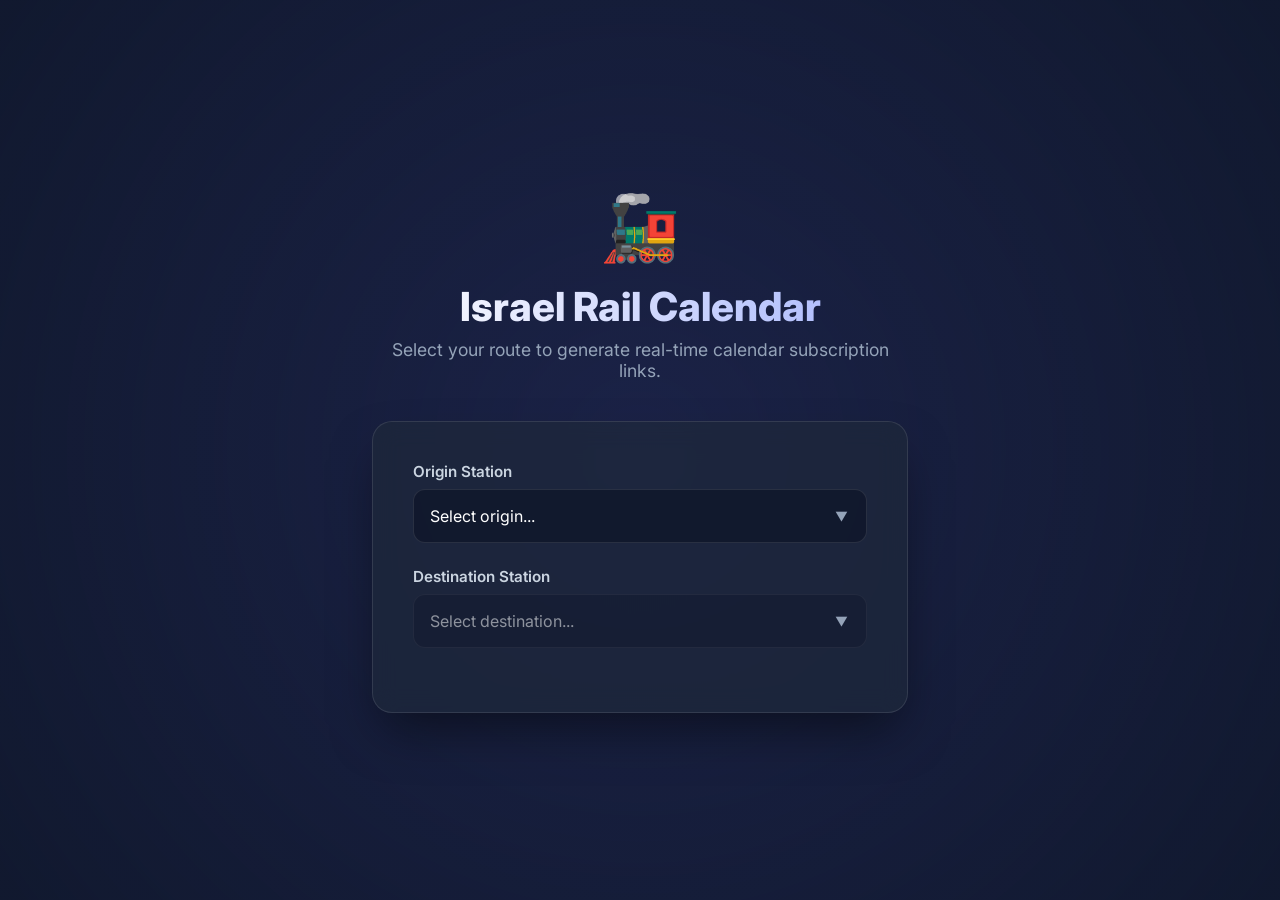
==== web/index.html @ 3be5311a "feat: whatsapp preview" ====
<!DOCTYPE html>
<html lang="en">
<head>
    <meta charset="UTF-8">
    <meta name="viewport" content="width=device-width, initial-scale=1.0">
    <title>Israel Rail Calendar Generator</title>
    <link href="https://fonts.googleapis.com/css2?family=Inter:wght@400;600;800&display=swap" rel="stylesheet">
    <link rel="stylesheet" href="style.css">
    <link rel="icon" type="image/png" href="favicon.png">
    
    <!-- Open Graph Meta Tags for WhatsApp and Social Media Previews -->
    <meta property="og:title" content="Israel Rail Calendar" />
    <meta property="og:description" content="Select your route to generate real-time calendar subscription links." />
    <meta property="og:image" content="favicon.png" />
    <meta property="og:type" content="website" />
</head>
<body>
    <div class="background-anim"></div>
    <main class="container">
        <header>
            <div class="logo">🚂</div>
            <h1>Israel Rail Calendar</h1>
            <p>Select your route to generate real-time calendar subscription links.</p>
        </header>

        <section class="glass-card">
            <div class="form-group">
                <label for="origin">Origin Station</label>
                <div class="select-wrapper">
                    <select id="origin">
                        <option value="" disabled selected>Select origin...</option>
                    </select>
                </div>
            </div>
            
            <div class="form-group">
                <label for="destination">Destination Station</label>
                <div class="select-wrapper">
                    <select id="destination" disabled>
                        <option value="" disabled selected>Select destination...</option>
                    </select>
                </div>
            </div>

            <div id="results" class="results hidden">
                <div class="url-card">
                    <div class="url-header">
                        <h3>All Trains</h3>
                        <span class="badge">Comprehensive</span>
                    </div>
                    <div class="input-group">
                        <input type="text" id="all-url" readonly>
                        <button class="copy-btn" data-target="all-url">Copy</button>
                    </div>
                    <div class="action-buttons">
                        <a href="#" id="all-google-btn" target="_blank" class="calendar-btn google-btn">Add to Google Calendar</a>
                        <a href="#" id="all-default-btn" class="calendar-btn default-btn">Add to Apple/Outlook</a>
                    </div>
                </div>

                <div class="url-card">
                    <div class="url-header">
                        <h3>First & Last Trains</h3>
                        <span class="badge warning">Crucial</span>
                    </div>
                    <div class="input-group">
                        <input type="text" id="first-last-url" readonly>
                        <button class="copy-btn" data-target="first-last-url">Copy</button>
                    </div>
                    <div class="action-buttons">
                        <a href="#" id="first-last-google-btn" target="_blank" class="calendar-btn google-btn">Add to Google Calendar</a>
                        <a href="#" id="first-last-default-btn" class="calendar-btn default-btn">Add to Apple/Outlook</a>
                    </div>
                </div>
            </div>
        </section>
    </main>
    <script src="app.js"></script>
</body>
</html>
---- web/style.css ----
:root {
    --primary: #6366f1;
    --primary-dark: #4f46e5;
    --bg-dark: #0f172a;
    --glass-bg: rgba(30, 41, 59, 0.7);
    --glass-border: rgba(255, 255, 255, 0.1);
    --text-main: #f8fafc;
    --text-muted: #94a3b8;
}

* {
    box-sizing: border-box;
    margin: 0;
    padding: 0;
}

body {
    font-family: 'Inter', sans-serif;
    background-color: var(--bg-dark);
    color: var(--text-main);
    min-height: 100vh;
    display: flex;
    justify-content: center;
    align-items: center;
    overflow-x: hidden;
}

/* Dynamic Gradient Background */
.background-anim {
    position: fixed;
    top: -50%;
    left: -50%;
    width: 200%;
    height: 200%;
    background: radial-gradient(circle at 50% 50%, rgba(99, 102, 241, 0.15), rgba(15, 23, 42, 1) 60%);
    z-index: -1;
    animation: pulse 15s ease-in-out infinite alternate;
}

@keyframes pulse {
    0% { transform: scale(1); }
    100% { transform: scale(1.1); }
}

.container {
    width: 100%;
    max-width: 600px;
    padding: 2rem;
    z-index: 1;
}

header {
    text-align: center;
    margin-bottom: 2.5rem;
}

.logo {
    font-size: 4rem;
    margin-bottom: 1rem;
    animation: float 3s ease-in-out infinite;
    display: inline-block;
}

@keyframes float {
    0% { transform: translateY(0px); }
    50% { transform: translateY(-10px); }
    100% { transform: translateY(0px); }
}

h1 {
    font-weight: 800;
    font-size: 2.5rem;
    margin-bottom: 0.5rem;
    background: linear-gradient(to right, #fff, #a5b4fc);
    -webkit-background-clip: text;
    -webkit-text-fill-color: transparent;
}

header p {
    color: var(--text-muted);
    font-size: 1.1rem;
}

.glass-card {
    background: var(--glass-bg);
    backdrop-filter: blur(12px);
    -webkit-backdrop-filter: blur(12px);
    border: 1px solid var(--glass-border);
    border-radius: 20px;
    padding: 2.5rem;
    box-shadow: 0 25px 50px -12px rgba(0, 0, 0, 0.5);
    transition: transform 0.3s ease, box-shadow 0.3s ease;
}

.glass-card:hover {
    transform: translateY(-2px);
    box-shadow: 0 30px 60px -12px rgba(0, 0, 0, 0.6);
}

.form-group {
    margin-bottom: 1.5rem;
}

label {
    display: block;
    margin-bottom: 0.5rem;
    font-weight: 600;
    color: #cbd5e1;
    font-size: 0.95rem;
}

.select-wrapper {
    position: relative;
}

.select-wrapper::after {
    content: "▼";
    position: absolute;
    right: 1.2rem;
    top: 50%;
    transform: translateY(-50%);
    color: var(--text-muted);
    pointer-events: none;
    font-size: 0.8rem;
}

select {
    width: 100%;
    padding: 1rem;
    padding-right: 2.5rem;
    border-radius: 12px;
    background: rgba(15, 23, 42, 0.8);
    border: 1px solid var(--glass-border);
    color: white;
    font-family: 'Inter', sans-serif;
    font-size: 1rem;
    appearance: none;
    cursor: pointer;
    transition: all 0.2s ease;
}

select:focus {
    outline: none;
    border-color: var(--primary);
    box-shadow: 0 0 0 3px rgba(99, 102, 241, 0.2);
}

select:disabled {
    opacity: 0.5;
    cursor: not-allowed;
}

.results {
    margin-top: 2.5rem;
    padding-top: 1.5rem;
    border-top: 1px solid var(--glass-border);
    opacity: 1;
    transition: opacity 0.4s ease;
}

.results.hidden {
    opacity: 0;
    pointer-events: none;
    display: none;
}

.url-card {
    background: rgba(0, 0, 0, 0.2);
    border-radius: 12px;
    padding: 1.25rem;
    margin-bottom: 1rem;
    border: 1px solid rgba(255,255,255,0.05);
}

.url-header {
    display: flex;
    justify-content: space-between;
    align-items: center;
    margin-bottom: 0.75rem;
}

.url-header h3 {
    font-size: 1.1rem;
    font-weight: 600;
}

.badge {
    font-size: 0.75rem;
    padding: 0.25rem 0.6rem;
    border-radius: 9999px;
    background: rgba(99, 102, 241, 0.2);
    color: #a5b4fc;
    font-weight: 600;
}

.badge.warning {
    background: rgba(245, 158, 11, 0.2);
    color: #fcd34d;
}

.input-group {
    display: flex;
    gap: 0.5rem;
}

input[type="text"] {
    flex: 1;
    padding: 0.75rem 1rem;
    border-radius: 8px;
    background: rgba(15, 23, 42, 0.9);
    border: 1px solid var(--glass-border);
    color: var(--text-muted);
    font-family: monospace;
    font-size: 0.9rem;
}

.copy-btn {
    background: var(--primary);
    color: white;
    border: none;
    border-radius: 8px;
    padding: 0 1.25rem;
    font-weight: 600;
    cursor: pointer;
    transition: all 0.2s ease;
}

.copy-btn:hover {
    background: var(--primary-dark);
}

.copy-btn.copied {
    background: #10b981;
}

@media (max-width: 600px) {
    .container { padding: 1rem; }
    .glass-card { padding: 1.5rem; }
    h1 { font-size: 2rem; }
}

.action-buttons {
    display: flex;
    gap: 0.75rem;
    margin-top: 1rem;
    flex-wrap: wrap;
}

.calendar-btn {
    flex: 1;
    display: inline-flex;
    justify-content: center;
    align-items: center;
    padding: 0.75rem 1rem;
    border-radius: 8px;
    font-size: 0.9rem;
    font-weight: 600;
    text-decoration: none;
    transition: all 0.2s ease;
    text-align: center;
    border: 1px solid transparent;
}

.google-btn {
    background: rgba(66, 133, 244, 0.1);
    color: #4285F4;
    border-color: rgba(66, 133, 244, 0.3);
}

.google-btn:hover {
    background: rgba(66, 133, 244, 0.2);
    transform: translateY(-1px);
}

.default-btn {
    background: rgba(255, 255, 255, 0.05);
    color: var(--text-main);
    border-color: rgba(255, 255, 255, 0.1);
}

.default-btn:hover {
    background: rgba(255, 255, 255, 0.1);
    transform: translateY(-1px);
}
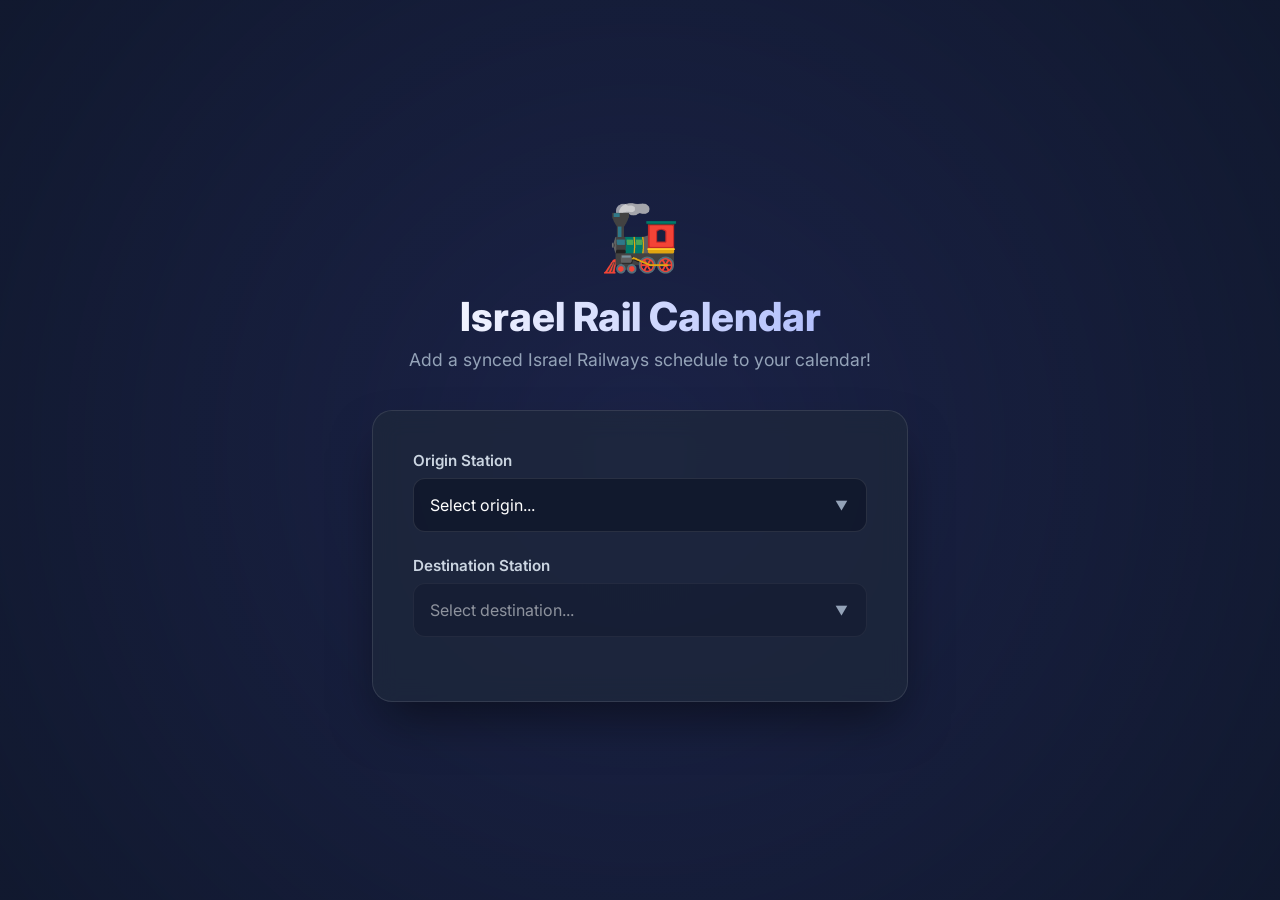
==== commit da778e7b: "fix: better slogen" ====
--- a/web/index.html
+++ b/web/index.html
@@ -1,80 +1,176 @@
-<!DOCTYPE html>
+<!doctype html>
 <html lang="en">
-<head>
-    <meta charset="UTF-8">
-    <meta name="viewport" content="width=device-width, initial-scale=1.0">
+  <head>
+    <meta charset="UTF-8" />
+    <meta name="viewport" content="width=device-width, initial-scale=1.0" />
     <title>Israel Rail Calendar Generator</title>
-    <link href="https://fonts.googleapis.com/css2?family=Inter:wght@400;600;800&display=swap" rel="stylesheet">
-    <link rel="stylesheet" href="style.css">
-    <link rel="icon" type="image/png" href="favicon.png">
-    
+    <link
+      href="https://fonts.googleapis.com/css2?family=Inter:wght@400;600;800&display=swap"
+      rel="stylesheet"
+    />
+    <link rel="stylesheet" href="style.css" />
+    <link rel="icon" type="image/png" href="favicon.png" />
+
     <!-- Open Graph Meta Tags for WhatsApp and Social Media Previews -->
     <meta property="og:title" content="Israel Rail Calendar" />
-    <meta property="og:description" content="Select your route to generate real-time calendar subscription links." />
-    <meta property="og:image" content="favicon.png" />
+    <meta
+      property="og:description"
+      content="Select your route to generate real-time calendar subscription links."
+    />
+    <meta
+      property="og:image"
+      content="https://ben-sembira-1.github.io/israeli-rail-realtime-calendar/og_train_logo.png"
+    />
+    <meta property="og:image:width" content="480" />
+    <meta property="og:image:height" content="480" />
+    <meta
+      property="og:url"
+      content="https://ben-sembira-1.github.io/israeli-rail-realtime-calendar/"
+    />
     <meta property="og:type" content="website" />
-</head>
-<body>
+  </head>
+  <body>
     <div class="background-anim"></div>
     <main class="container">
-        <header>
-            <div class="logo">🚂</div>
-            <h1>Israel Rail Calendar</h1>
-            <p>Select your route to generate real-time calendar subscription links.</p>
-        </header>
+      <header>
+        <div class="logo">🚂</div>
+        <h1>Israel Rail Calendar</h1>
+        <p>Add a synced Israel Railways schedule to your calendar!</p>
+      </header>
 
-        <section class="glass-card">
-            <div class="form-group">
-                <label for="origin">Origin Station</label>
-                <div class="select-wrapper">
-                    <select id="origin">
-                        <option value="" disabled selected>Select origin...</option>
-                    </select>
-                </div>
+      <section class="glass-card">
+        <div class="form-group">
+          <label for="origin">Origin Station</label>
+          <div class="select-wrapper">
+            <select id="origin">
+              <option value="" disabled selected>Select origin...</option>
+            </select>
+          </div>
+        </div>
+
+        <div class="form-group">
+          <label for="destination">Destination Station</label>
+          <div class="select-wrapper">
+            <select id="destination" disabled>
+              <option value="" disabled selected>Select destination...</option>
+            </select>
+          </div>
+        </div>
+
+        <div id="results" class="results hidden">
+          <h2 class="route-title">Outbound Trip</h2>
+          <div class="url-card">
+            <div class="url-header">
+              <h3>All Trains</h3>
+              <span class="badge">Comprehensive</span>
             </div>
-            
-            <div class="form-group">
-                <label for="destination">Destination Station</label>
-                <div class="select-wrapper">
-                    <select id="destination" disabled>
-                        <option value="" disabled selected>Select destination...</option>
-                    </select>
-                </div>
+            <div class="input-group">
+              <input type="text" id="all-url" readonly />
+              <button class="copy-btn" data-target="all-url">Copy</button>
+            </div>
+            <div class="action-buttons">
+              <a
+                href="#"
+                id="all-google-btn"
+                target="_blank"
+                class="calendar-btn google-btn"
+                >Add to Google Calendar</a
+              >
+              <a href="#" id="all-default-btn" class="calendar-btn default-btn"
+                >Add to Apple/Outlook</a
+              >
+            </div>
+          </div>
+
+          <div class="url-card">
+            <div class="url-header">
+              <h3>First & Last Trains</h3>
+              <span class="badge warning">Crucial</span>
+            </div>
+            <div class="input-group">
+              <input type="text" id="first-last-url" readonly />
+              <button class="copy-btn" data-target="first-last-url">
+                Copy
+              </button>
+            </div>
+            <div class="action-buttons">
+              <a
+                href="#"
+                id="first-last-google-btn"
+                target="_blank"
+                class="calendar-btn google-btn"
+                >Add to Google Calendar</a
+              >
+              <a
+                href="#"
+                id="first-last-default-btn"
+                class="calendar-btn default-btn"
+                >Add to Apple/Outlook</a
+              >
+            </div>
+          </div>
+
+          <div id="return-section">
+            <h2 class="route-title return-title">Return Trip</h2>
+            <div class="url-card">
+              <div class="url-header">
+                <h3>All Trains</h3>
+                <span class="badge">Comprehensive</span>
+              </div>
+              <div class="input-group">
+                <input type="text" id="return-all-url" readonly />
+                <button class="copy-btn" data-target="return-all-url">
+                  Copy
+                </button>
+              </div>
+              <div class="action-buttons">
+                <a
+                  href="#"
+                  id="return-all-google-btn"
+                  target="_blank"
+                  class="calendar-btn google-btn"
+                  >Add to Google Calendar</a
+                >
+                <a
+                  href="#"
+                  id="return-all-default-btn"
+                  class="calendar-btn default-btn"
+                  >Add to Apple/Outlook</a
+                >
+              </div>
             </div>
 
-            <div id="results" class="results hidden">
-                <div class="url-card">
-                    <div class="url-header">
-                        <h3>All Trains</h3>
-                        <span class="badge">Comprehensive</span>
-                    </div>
-                    <div class="input-group">
-                        <input type="text" id="all-url" readonly>
-                        <button class="copy-btn" data-target="all-url">Copy</button>
-                    </div>
-                    <div class="action-buttons">
-                        <a href="#" id="all-google-btn" target="_blank" class="calendar-btn google-btn">Add to Google Calendar</a>
-                        <a href="#" id="all-default-btn" class="calendar-btn default-btn">Add to Apple/Outlook</a>
-                    </div>
-                </div>
-
-                <div class="url-card">
-                    <div class="url-header">
-                        <h3>First & Last Trains</h3>
-                        <span class="badge warning">Crucial</span>
-                    </div>
-                    <div class="input-group">
-                        <input type="text" id="first-last-url" readonly>
-                        <button class="copy-btn" data-target="first-last-url">Copy</button>
-                    </div>
-                    <div class="action-buttons">
-                        <a href="#" id="first-last-google-btn" target="_blank" class="calendar-btn google-btn">Add to Google Calendar</a>
-                        <a href="#" id="first-last-default-btn" class="calendar-btn default-btn">Add to Apple/Outlook</a>
-                    </div>
-                </div>
+            <div class="url-card">
+              <div class="url-header">
+                <h3>First & Last Trains</h3>
+                <span class="badge warning">Crucial</span>
+              </div>
+              <div class="input-group">
+                <input type="text" id="return-first-last-url" readonly />
+                <button class="copy-btn" data-target="return-first-last-url">
+                  Copy
+                </button>
+              </div>
+              <div class="action-buttons">
+                <a
+                  href="#"
+                  id="return-first-last-google-btn"
+                  target="_blank"
+                  class="calendar-btn google-btn"
+                  >Add to Google Calendar</a
+                >
+                <a
+                  href="#"
+                  id="return-first-last-default-btn"
+                  class="calendar-btn default-btn"
+                  >Add to Apple/Outlook</a
+                >
+              </div>
             </div>
-        </section>
+          </div>
+        </div>
+      </section>
     </main>
     <script src="app.js"></script>
-</body>
+  </body>
 </html>
--- a/web/style.css
+++ b/web/style.css
@@ -1,284 +1,319 @@
 :root {
-    --primary: #6366f1;
-    --primary-dark: #4f46e5;
-    --bg-dark: #0f172a;
-    --glass-bg: rgba(30, 41, 59, 0.7);
-    --glass-border: rgba(255, 255, 255, 0.1);
-    --text-main: #f8fafc;
-    --text-muted: #94a3b8;
+  --primary: #6366f1;
+  --primary-dark: #4f46e5;
+  --bg-dark: #0f172a;
+  --glass-bg: rgba(30, 41, 59, 0.7);
+  --glass-border: rgba(255, 255, 255, 0.1);
+  --text-main: #f8fafc;
+  --text-muted: #94a3b8;
 }
 
 * {
-    box-sizing: border-box;
-    margin: 0;
-    padding: 0;
+  box-sizing: border-box;
+  margin: 0;
+  padding: 0;
 }
 
 body {
-    font-family: 'Inter', sans-serif;
-    background-color: var(--bg-dark);
-    color: var(--text-main);
-    min-height: 100vh;
-    display: flex;
-    justify-content: center;
-    align-items: center;
-    overflow-x: hidden;
+  font-family: "Inter", sans-serif;
+  background-color: var(--bg-dark);
+  color: var(--text-main);
+  min-height: 100vh;
+  display: flex;
+  justify-content: center;
+  align-items: center;
+  overflow-x: hidden;
 }
 
 /* Dynamic Gradient Background */
 .background-anim {
-    position: fixed;
-    top: -50%;
-    left: -50%;
-    width: 200%;
-    height: 200%;
-    background: radial-gradient(circle at 50% 50%, rgba(99, 102, 241, 0.15), rgba(15, 23, 42, 1) 60%);
-    z-index: -1;
-    animation: pulse 15s ease-in-out infinite alternate;
+  position: fixed;
+  top: -50%;
+  left: -50%;
+  width: 200%;
+  height: 200%;
+  background: radial-gradient(
+    circle at 50% 50%,
+    rgba(99, 102, 241, 0.15),
+    rgba(15, 23, 42, 1) 60%
+  );
+  z-index: -1;
+  animation: pulse 15s ease-in-out infinite alternate;
 }
 
 @keyframes pulse {
-    0% { transform: scale(1); }
-    100% { transform: scale(1.1); }
+  0% {
+    transform: scale(1);
+  }
+  100% {
+    transform: scale(1.1);
+  }
 }
 
 .container {
-    width: 100%;
-    max-width: 600px;
-    padding: 2rem;
-    z-index: 1;
+  width: 100%;
+  max-width: 600px;
+  padding: 2rem;
+  z-index: 1;
 }
 
 header {
-    text-align: center;
-    margin-bottom: 2.5rem;
+  text-align: center;
+  margin-bottom: 2.5rem;
 }
 
 .logo {
-    font-size: 4rem;
-    margin-bottom: 1rem;
-    animation: float 3s ease-in-out infinite;
-    display: inline-block;
+  font-size: 4rem;
+  margin-bottom: 1rem;
+  animation: float 3s ease-in-out infinite;
+  display: inline-block;
 }
 
 @keyframes float {
-    0% { transform: translateY(0px); }
-    50% { transform: translateY(-10px); }
-    100% { transform: translateY(0px); }
+  0% {
+    transform: translateY(0px);
+  }
+  50% {
+    transform: translateY(-10px);
+  }
+  100% {
+    transform: translateY(0px);
+  }
 }
 
 h1 {
-    font-weight: 800;
-    font-size: 2.5rem;
-    margin-bottom: 0.5rem;
-    background: linear-gradient(to right, #fff, #a5b4fc);
-    -webkit-background-clip: text;
-    -webkit-text-fill-color: transparent;
+  font-weight: 800;
+  font-size: 2.5rem;
+  margin-bottom: 0.5rem;
+  background: linear-gradient(to right, #fff, #a5b4fc);
+  -webkit-background-clip: text;
+  -webkit-text-fill-color: transparent;
 }
 
 header p {
-    color: var(--text-muted);
-    font-size: 1.1rem;
+  color: var(--text-muted);
+  font-size: 1.1rem;
 }
 
 .glass-card {
-    background: var(--glass-bg);
-    backdrop-filter: blur(12px);
-    -webkit-backdrop-filter: blur(12px);
-    border: 1px solid var(--glass-border);
-    border-radius: 20px;
-    padding: 2.5rem;
-    box-shadow: 0 25px 50px -12px rgba(0, 0, 0, 0.5);
-    transition: transform 0.3s ease, box-shadow 0.3s ease;
+  background: var(--glass-bg);
+  backdrop-filter: blur(12px);
+  -webkit-backdrop-filter: blur(12px);
+  border: 1px solid var(--glass-border);
+  border-radius: 20px;
+  padding: 2.5rem;
+  box-shadow: 0 25px 50px -12px rgba(0, 0, 0, 0.5);
+  transition:
+    transform 0.3s ease,
+    box-shadow 0.3s ease;
 }
 
 .glass-card:hover {
-    transform: translateY(-2px);
-    box-shadow: 0 30px 60px -12px rgba(0, 0, 0, 0.6);
+  transform: translateY(-2px);
+  box-shadow: 0 30px 60px -12px rgba(0, 0, 0, 0.6);
 }
 
 .form-group {
-    margin-bottom: 1.5rem;
+  margin-bottom: 1.5rem;
 }
 
 label {
-    display: block;
-    margin-bottom: 0.5rem;
-    font-weight: 600;
-    color: #cbd5e1;
-    font-size: 0.95rem;
+  display: block;
+  margin-bottom: 0.5rem;
+  font-weight: 600;
+  color: #cbd5e1;
+  font-size: 0.95rem;
 }
 
 .select-wrapper {
-    position: relative;
+  position: relative;
 }
 
 .select-wrapper::after {
-    content: "▼";
-    position: absolute;
-    right: 1.2rem;
-    top: 50%;
-    transform: translateY(-50%);
-    color: var(--text-muted);
-    pointer-events: none;
-    font-size: 0.8rem;
+  content: "▼";
+  position: absolute;
+  right: 1.2rem;
+  top: 50%;
+  transform: translateY(-50%);
+  color: var(--text-muted);
+  pointer-events: none;
+  font-size: 0.8rem;
 }
 
 select {
-    width: 100%;
+  width: 100%;
+  padding: 1rem;
+  padding-right: 2.5rem;
+  border-radius: 12px;
+  background: rgba(15, 23, 42, 0.8);
+  border: 1px solid var(--glass-border);
+  color: white;
+  font-family: "Inter", sans-serif;
+  font-size: 1rem;
+  appearance: none;
+  cursor: pointer;
+  transition: all 0.2s ease;
+}
+
+select:focus {
+  outline: none;
+  border-color: var(--primary);
+  box-shadow: 0 0 0 3px rgba(99, 102, 241, 0.2);
+}
+
+select:disabled {
+  opacity: 0.5;
+  cursor: not-allowed;
+}
+
+.results {
+  margin-top: 2.5rem;
+  padding-top: 1.5rem;
+  border-top: 1px solid var(--glass-border);
+  opacity: 1;
+  transition: opacity 0.4s ease;
+}
+
+.results.hidden {
+  opacity: 0;
+  pointer-events: none;
+  display: none;
+}
+
+.route-title {
+  font-size: 1.25rem;
+  font-weight: 700;
+  margin-bottom: 1rem;
+  color: var(--text-main);
+  border-bottom: 1px solid var(--glass-border);
+  padding-bottom: 0.5rem;
+}
+
+.return-title {
+  margin-top: 2rem;
+}
+
+.url-card {
+  background: rgba(0, 0, 0, 0.2);
+  border-radius: 12px;
+  padding: 1.25rem;
+  margin-bottom: 1rem;
+  border: 1px solid rgba(255, 255, 255, 0.05);
+}
+
+.url-header {
+  display: flex;
+  justify-content: space-between;
+  align-items: center;
+  margin-bottom: 0.75rem;
+}
+
+.url-header h3 {
+  font-size: 1.1rem;
+  font-weight: 600;
+}
+
+.badge {
+  font-size: 0.75rem;
+  padding: 0.25rem 0.6rem;
+  border-radius: 9999px;
+  background: rgba(99, 102, 241, 0.2);
+  color: #a5b4fc;
+  font-weight: 600;
+}
+
+.badge.warning {
+  background: rgba(245, 158, 11, 0.2);
+  color: #fcd34d;
+}
+
+.input-group {
+  display: flex;
+  gap: 0.5rem;
+}
+
+input[type="text"] {
+  flex: 1;
+  padding: 0.75rem 1rem;
+  border-radius: 8px;
+  background: rgba(15, 23, 42, 0.9);
+  border: 1px solid var(--glass-border);
+  color: var(--text-muted);
+  font-family: monospace;
+  font-size: 0.9rem;
+}
+
+.copy-btn {
+  background: var(--primary);
+  color: white;
+  border: none;
+  border-radius: 8px;
+  padding: 0 1.25rem;
+  font-weight: 600;
+  cursor: pointer;
+  transition: all 0.2s ease;
+}
+
+.copy-btn:hover {
+  background: var(--primary-dark);
+}
+
+.copy-btn.copied {
+  background: #10b981;
+}
+
+@media (max-width: 600px) {
+  .container {
     padding: 1rem;
-    padding-right: 2.5rem;
-    border-radius: 12px;
-    background: rgba(15, 23, 42, 0.8);
-    border: 1px solid var(--glass-border);
-    color: white;
-    font-family: 'Inter', sans-serif;
-    font-size: 1rem;
-    appearance: none;
-    cursor: pointer;
-    transition: all 0.2s ease;
-}
-
-select:focus {
-    outline: none;
-    border-color: var(--primary);
-    box-shadow: 0 0 0 3px rgba(99, 102, 241, 0.2);
-}
-
-select:disabled {
-    opacity: 0.5;
-    cursor: not-allowed;
-}
-
-.results {
-    margin-top: 2.5rem;
-    padding-top: 1.5rem;
-    border-top: 1px solid var(--glass-border);
-    opacity: 1;
-    transition: opacity 0.4s ease;
-}
-
-.results.hidden {
-    opacity: 0;
-    pointer-events: none;
-    display: none;
-}
-
-.url-card {
-    background: rgba(0, 0, 0, 0.2);
-    border-radius: 12px;
-    padding: 1.25rem;
-    margin-bottom: 1rem;
-    border: 1px solid rgba(255,255,255,0.05);
-}
-
-.url-header {
-    display: flex;
-    justify-content: space-between;
-    align-items: center;
-    margin-bottom: 0.75rem;
-}
-
-.url-header h3 {
-    font-size: 1.1rem;
-    font-weight: 600;
-}
-
-.badge {
-    font-size: 0.75rem;
-    padding: 0.25rem 0.6rem;
-    border-radius: 9999px;
-    background: rgba(99, 102, 241, 0.2);
-    color: #a5b4fc;
-    font-weight: 600;
-}
-
-.badge.warning {
-    background: rgba(245, 158, 11, 0.2);
-    color: #fcd34d;
-}
-
-.input-group {
-    display: flex;
-    gap: 0.5rem;
-}
-
-input[type="text"] {
-    flex: 1;
-    padding: 0.75rem 1rem;
-    border-radius: 8px;
-    background: rgba(15, 23, 42, 0.9);
-    border: 1px solid var(--glass-border);
-    color: var(--text-muted);
-    font-family: monospace;
-    font-size: 0.9rem;
-}
-
-.copy-btn {
-    background: var(--primary);
-    color: white;
-    border: none;
-    border-radius: 8px;
-    padding: 0 1.25rem;
-    font-weight: 600;
-    cursor: pointer;
-    transition: all 0.2s ease;
-}
-
-.copy-btn:hover {
-    background: var(--primary-dark);
-}
-
-.copy-btn.copied {
-    background: #10b981;
-}
-
-@media (max-width: 600px) {
-    .container { padding: 1rem; }
-    .glass-card { padding: 1.5rem; }
-    h1 { font-size: 2rem; }
+  }
+  .glass-card {
+    padding: 1.5rem;
+  }
+  h1 {
+    font-size: 2rem;
+  }
 }
 
 .action-buttons {
-    display: flex;
-    gap: 0.75rem;
-    margin-top: 1rem;
-    flex-wrap: wrap;
+  display: flex;
+  gap: 0.75rem;
+  margin-top: 1rem;
+  flex-wrap: wrap;
 }
 
 .calendar-btn {
-    flex: 1;
-    display: inline-flex;
-    justify-content: center;
-    align-items: center;
-    padding: 0.75rem 1rem;
-    border-radius: 8px;
-    font-size: 0.9rem;
-    font-weight: 600;
-    text-decoration: none;
-    transition: all 0.2s ease;
-    text-align: center;
-    border: 1px solid transparent;
+  flex: 1;
+  display: inline-flex;
+  justify-content: center;
+  align-items: center;
+  padding: 0.75rem 1rem;
+  border-radius: 8px;
+  font-size: 0.9rem;
+  font-weight: 600;
+  text-decoration: none;
+  transition: all 0.2s ease;
+  text-align: center;
+  border: 1px solid transparent;
 }
 
 .google-btn {
-    background: rgba(66, 133, 244, 0.1);
-    color: #4285F4;
-    border-color: rgba(66, 133, 244, 0.3);
+  background: rgba(66, 133, 244, 0.1);
+  color: #4285f4;
+  border-color: rgba(66, 133, 244, 0.3);
 }
 
 .google-btn:hover {
-    background: rgba(66, 133, 244, 0.2);
-    transform: translateY(-1px);
+  background: rgba(66, 133, 244, 0.2);
+  transform: translateY(-1px);
 }
 
 .default-btn {
-    background: rgba(255, 255, 255, 0.05);
-    color: var(--text-main);
-    border-color: rgba(255, 255, 255, 0.1);
+  background: rgba(255, 255, 255, 0.05);
+  color: var(--text-main);
+  border-color: rgba(255, 255, 255, 0.1);
 }
 
 .default-btn:hover {
-    background: rgba(255, 255, 255, 0.1);
-    transform: translateY(-1px);
-}
+  background: rgba(255, 255, 255, 0.1);
+  transform: translateY(-1px);
+}
